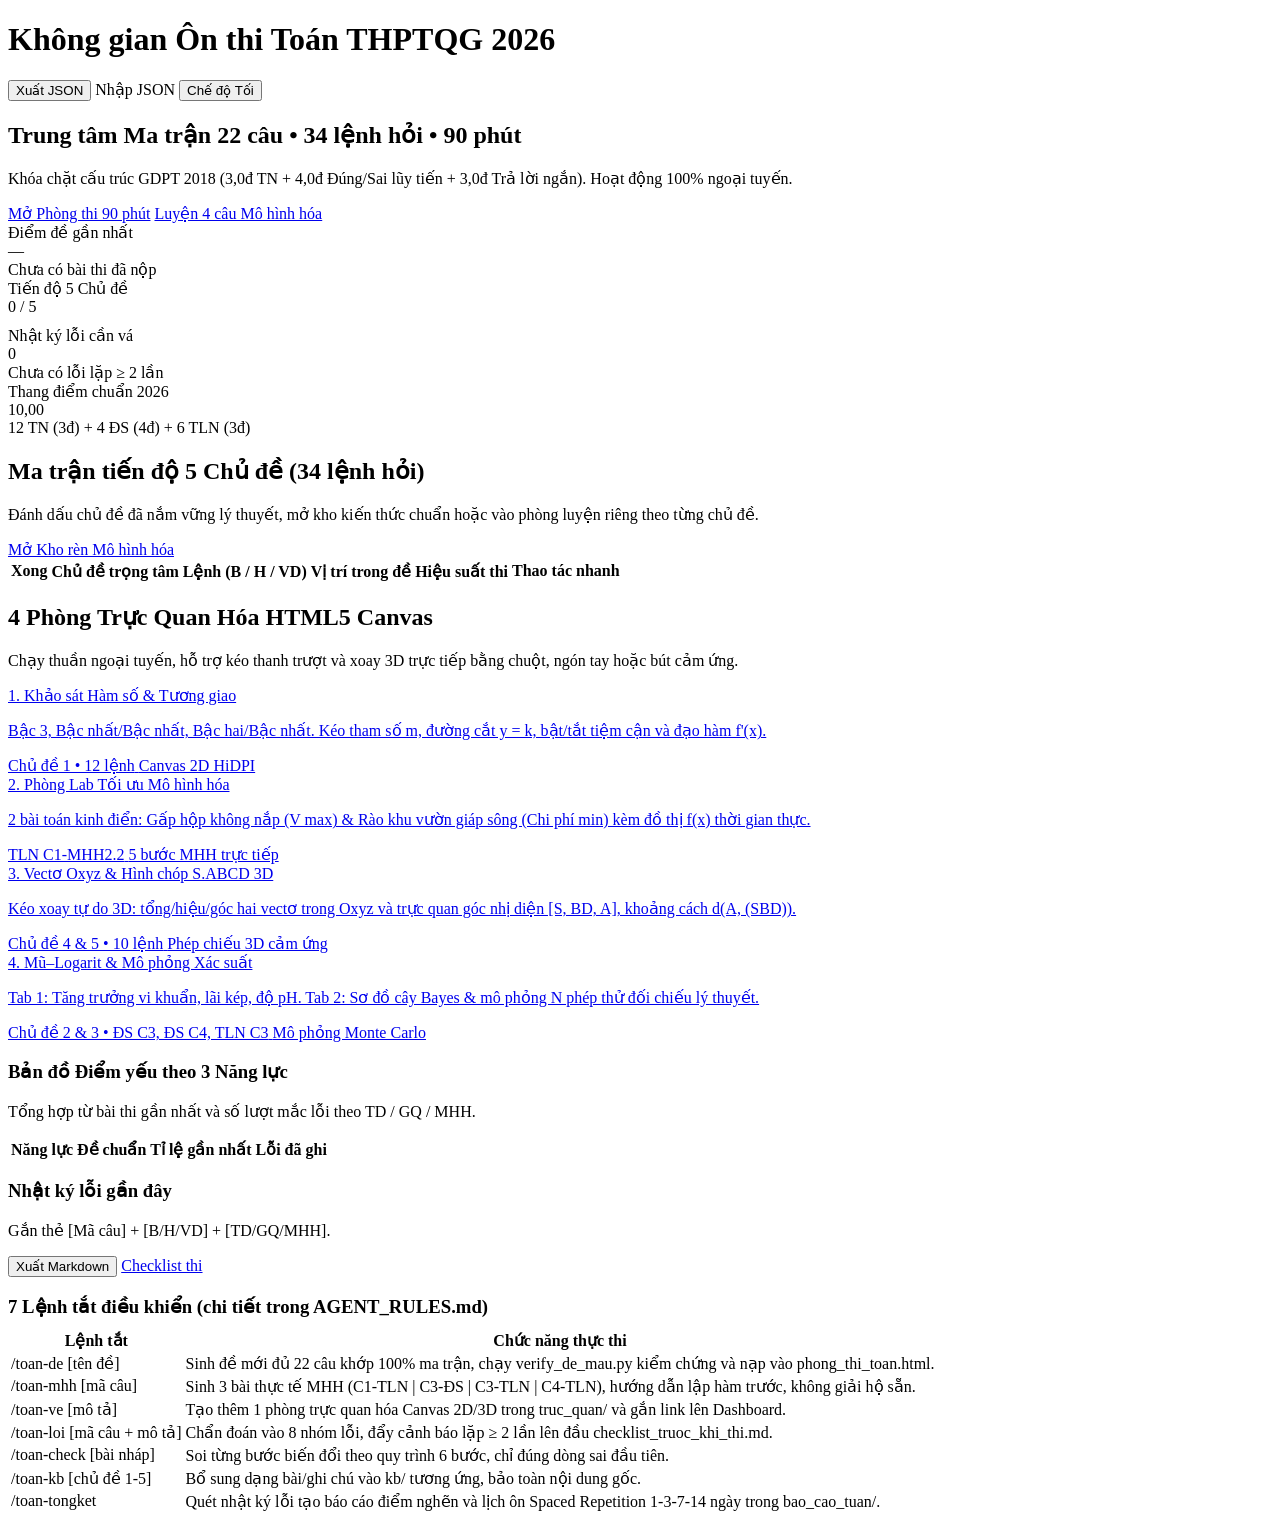
==== index.html @ e8577d73 "Add index.html and tai_lieu.html" ====
<!DOCTYPE html>
<html lang="vi">
<head>
  <meta charset="UTF-8">
  <meta name="viewport" content="width=device-width, initial-scale=1.0">
  <title>Không gian Học tập Toán THPTQG 2026 — GDPT 2018</title>
  <link rel="stylesheet" href="assets/style.css">
  <link rel="manifest" href="manifest.json">
</head>
<body>
  <header class="topbar">
    <div class="wrap topbar-inner">
      <div class="topbar-brand">
        <h1>Không gian Ôn thi Toán THPTQG 2026</h1>
      </div>
      <div class="topbar-actions">
        <button class="btn btn-sm" type="button" id="btnExportJson">Xuất JSON</button>
        <label class="btn btn-sm" style="cursor: pointer;">
          Nhập JSON
          <input type="file" id="inpImportJson" accept=".json" style="display: none;">
        </label>
        <button class="btn btn-sm" type="button" data-theme-toggle>Chế độ Tối</button>
      </div>
    </div>
  </header>

  <main class="wrap">
    <!-- Tổng quan nhanh & Hành động chính -->
    <section class="section">
      <div class="section-head">
        <div>
          <h2>Trung tâm Ma trận 22 câu • 34 lệnh hỏi • 90 phút</h2>
          <p>Khóa chặt cấu trúc GDPT 2018 (3,0đ TN + 4,0đ Đúng/Sai lũy tiến + 3,0đ Trả lời ngắn). Hoạt động 100% ngoại tuyến.</p>
        </div>
        <div class="tag-row">
          <a class="btn btn-primary" href="luyen_tap/phong_thi_toan.html?mode=full">Mở Phòng thi 90 phút</a>
          <a class="btn" href="luyen_tap/phong_thi_toan.html?mode=mhh">Luyện 4 câu Mô hình hóa</a>
        </div>
      </div>

      <div class="grid grid-4">
        <div class="card">
          <div class="stat-label">Điểm đề gần nhất</div>
          <div class="stat-value" id="statLastScore">—</div>
          <div class="stat-sub" id="statExamCount">Chưa có bài thi đã nộp</div>
        </div>
        <div class="card">
          <div class="stat-label">Tiến độ 5 Chủ đề</div>
          <div class="stat-value" id="statTopicProgress">0 / 5</div>
          <div class="progress-track" style="margin-top: 10px;">
            <div class="progress-fill" id="statTopicBar" style="width: 0%;"></div>
          </div>
        </div>
        <div class="card">
          <div class="stat-label">Nhật ký lỗi cần vá</div>
          <div class="stat-value" id="statErrorCount">0</div>
          <div class="stat-sub" id="statRepeatWarn">Chưa có lỗi lặp &ge; 2 lần</div>
        </div>
        <div class="card">
          <div class="stat-label">Thang điểm chuẩn 2026</div>
          <div class="stat-value">10,00</div>
          <div class="stat-sub">12 TN (3đ) + 4 ĐS (4đ) + 6 TLN (3đ)</div>
        </div>
      </div>
    </section>

    <!-- Ma trận 5 Chủ đề -->
    <section class="section">
      <div class="section-head">
        <div>
          <h2>Ma trận tiến độ 5 Chủ đề (34 lệnh hỏi)</h2>
          <p>Đánh dấu chủ đề đã nắm vững lý thuyết, mở kho kiến thức chuẩn hoặc vào phòng luyện riêng theo từng chủ đề.</p>
        </div>
        <a class="btn btn-sm" href="tai_lieu.html?doc=luyen_tap/kho_mhh_van_dung.md">Mở Kho rèn Mô hình hóa</a>
      </div>

      <div class="table-wrap">
        <table>
          <thead>
            <tr>
              <th>Xong</th>
              <th>Chủ đề trọng tâm</th>
              <th class="num">Lệnh (B / H / VD)</th>
              <th>Vị trí trong đề</th>
              <th class="num">Hiệu suất thi</th>
              <th>Thao tác nhanh</th>
            </tr>
          </thead>
          <tbody id="matrixTableBody"></tbody>
        </table>
      </div>
    </section>

    <!-- 4 Phòng Trực Quan Hóa HTML5 Canvas -->
    <section class="section">
      <div class="section-head">
        <div>
          <h2>4 Phòng Trực Quan Hóa HTML5 Canvas</h2>
          <p>Chạy thuần ngoại tuyến, hỗ trợ kéo thanh trượt và xoay 3D trực tiếp bằng chuột, ngón tay hoặc bút cảm ứng.</p>
        </div>
      </div>

      <div class="grid grid-2">
        <a class="card card-link" href="truc_quan/01_khao_sat_va_tuong_giao.html">
          <div>
            <div class="card-title">1. Khảo sát Hàm số &amp; Tương giao</div>
            <p class="muted">Bậc 3, Bậc nhất/Bậc nhất, Bậc hai/Bậc nhất. Kéo tham số m, đường cắt y = k, bật/tắt tiệm cận và đạo hàm f'(x).</p>
          </div>
          <div class="tag-row">
            <span class="badge badge-accent">Chủ đề 1 • 12 lệnh</span>
            <span class="badge">Canvas 2D HiDPI</span>
          </div>
        </a>

        <a class="card card-link" href="truc_quan/02_phong_lab_toi_uu_mhh.html">
          <div>
            <div class="card-title">2. Phòng Lab Tối ưu Mô hình hóa</div>
            <p class="muted">2 bài toán kinh điển: Gấp hộp không nắp (V max) &amp; Rào khu vườn giáp sông (Chi phí min) kèm đồ thị f(x) thời gian thực.</p>
          </div>
          <div class="tag-row">
            <span class="badge badge-accent">TLN C1-MHH2.2</span>
            <span class="badge">5 bước MHH trực tiếp</span>
          </div>
        </a>

        <a class="card card-link" href="truc_quan/03_vecto_va_hinh_hoc_3d.html">
          <div>
            <div class="card-title">3. Vectơ Oxyz &amp; Hình chóp S.ABCD 3D</div>
            <p class="muted">Kéo xoay tự do 3D: tổng/hiệu/góc hai vectơ trong Oxyz và trực quan góc nhị diện [S, BD, A], khoảng cách d(A, (SBD)).</p>
          </div>
          <div class="tag-row">
            <span class="badge badge-accent">Chủ đề 4 &amp; 5 • 10 lệnh</span>
            <span class="badge">Phép chiếu 3D cảm ứng</span>
          </div>
        </a>

        <a class="card card-link" href="truc_quan/04_mu_log_va_xac_suat_mhh.html">
          <div>
            <div class="card-title">4. Mũ–Logarit &amp; Mô phỏng Xác suất</div>
            <p class="muted">Tab 1: Tăng trưởng vi khuẩn, lãi kép, độ pH. Tab 2: Sơ đồ cây Bayes &amp; mô phỏng N phép thử đối chiếu lý thuyết.</p>
          </div>
          <div class="tag-row">
            <span class="badge badge-accent">Chủ đề 2 &amp; 3 • ĐS C3, ĐS C4, TLN C3</span>
            <span class="badge">Mô phỏng Monte Carlo</span>
          </div>
        </a>
      </div>
    </section>

    <!-- Bản đồ Điểm yếu theo Năng lực & Nhật ký lỗi -->
    <section class="section">
      <div class="grid grid-2">
        <div class="card">
          <div class="section-head" style="margin-bottom: 12px;">
            <div>
              <h3>Bản đồ Điểm yếu theo 3 Năng lực</h3>
              <p>Tổng hợp từ bài thi gần nhất và số lượt mắc lỗi theo TD / GQ / MHH.</p>
            </div>
          </div>
          <div class="table-wrap">
            <table>
              <thead>
                <tr>
                  <th>Năng lực</th>
                  <th class="num">Đề chuẩn</th>
                  <th class="num">Tỉ lệ gần nhất</th>
                  <th class="num">Lỗi đã ghi</th>
                </tr>
              </thead>
              <tbody id="compMapBody"></tbody>
            </table>
          </div>
        </div>

        <div class="card">
          <div class="section-head" style="margin-bottom: 12px;">
            <div>
              <h3>Nhật ký lỗi gần đây</h3>
              <p>Gắn thẻ [Mã câu] + [B/H/VD] + [TD/GQ/MHH].</p>
            </div>
            <div class="tag-row">
              <button type="button" class="btn btn-sm" id="btnCopyErrMd">Xuất Markdown</button>
              <a class="btn btn-sm" href="tai_lieu.html?doc=chan_doan/checklist_truoc_khi_thi.md">Checklist thi</a>
            </div>
          </div>
          <div id="recentErrorList"></div>
          <textarea id="mdPreviewBox" readonly style="display: none; margin-top: 10px; font-family: var(--font-mono); font-size: 0.84rem;"></textarea>
        </div>
      </div>
    </section>

    <!-- Tham khảo 7 lệnh tắt mở rộng -->
    <section class="section">
      <div class="card">
        <h3 style="margin-bottom: 10px;">7 Lệnh tắt điều khiển (chi tiết trong AGENT_RULES.md)</h3>
        <div class="table-wrap">
          <table>
            <thead>
              <tr>
                <th>Lệnh tắt</th>
                <th>Chức năng thực thi</th>
              </tr>
            </thead>
            <tbody>
              <tr><td class="mono">/toan-de [tên đề]</td><td>Sinh đề mới đủ 22 câu khớp 100% ma trận, chạy verify_de_mau.py kiểm chứng và nạp vào phong_thi_toan.html.</td></tr>
              <tr><td class="mono">/toan-mhh [mã câu]</td><td>Sinh 3 bài thực tế MHH (C1-TLN | C3-ĐS | C3-TLN | C4-TLN), hướng dẫn lập hàm trước, không giải hộ sẵn.</td></tr>
              <tr><td class="mono">/toan-ve [mô tả]</td><td>Tạo thêm 1 phòng trực quan hóa Canvas 2D/3D trong truc_quan/ và gắn link lên Dashboard.</td></tr>
              <tr><td class="mono">/toan-loi [mã câu + mô tả]</td><td>Chẩn đoán vào 8 nhóm lỗi, đẩy cảnh báo lặp &ge; 2 lần lên đầu checklist_truoc_khi_thi.md.</td></tr>
              <tr><td class="mono">/toan-check [bài nháp]</td><td>Soi từng bước biến đổi theo quy trình 6 bước, chỉ đúng dòng sai đầu tiên.</td></tr>
              <tr><td class="mono">/toan-kb [chủ đề 1-5]</td><td>Bổ sung dạng bài/ghi chú vào kb/ tương ứng, bảo toàn nội dung gốc.</td></tr>
              <tr><td class="mono">/toan-tongket</td><td>Quét nhật ký lỗi tạo báo cáo điểm nghẽn và lịch ôn Spaced Repetition 1-3-7-14 ngày trong bao_cao_tuan/.</td></tr>
            </tbody>
          </table>
        </div>
      </div>
    </section>
  </main>

  <script src="assets/common.js"></script>
  <script>
    (function () {
      'use strict';
      var C = window.TOAN_COMMON;
      var M = window.TOAN_MATRIX;
      C.initTheme();

      function renderDashboard() {
        var store = C.loadStore();
        var lastExam = store.examHistory[0] || null;

        // Thống kê đầu trang
        if (lastExam) {
          document.getElementById('statLastScore').textContent =
            C.formatNum(lastExam.totalScore, 2) + ' / ' + C.formatNum(lastExam.maxScore, 2);
          document.getElementById('statExamCount').textContent =
            'Đã lưu ' + store.examHistory.length + ' lượt làm bài';
        } else {
          document.getElementById('statLastScore').textContent = '—';
          document.getElementById('statExamCount').textContent = 'Chưa có bài thi đã nộp';
        }

        var doneCount = 0;
        M.chu_de.forEach(function (cd) {
          if (store.topicDone[String(cd.id)]) doneCount++;
        });
        document.getElementById('statTopicProgress').textContent = doneCount + ' / 5';
        document.getElementById('statTopicBar').style.width = ((doneCount / 5) * 100) + '%';

        document.getElementById('statErrorCount').textContent = String(store.errorLogs.length);
        var rep = C.getRepeatedErrorCounts();
        var repeatedKeys = Object.keys(rep).filter(function (k) { return rep[k] >= 2; });
        document.getElementById('statRepeatWarn').textContent = repeatedKeys.length
          ? ('Cảnh báo lặp >= 2 lần: ' + repeatedKeys[0])
          : 'Chưa có lỗi lặp >= 2 lần';

        // Bảng 5 chủ đề
        var tbody = document.getElementById('matrixTableBody');
        tbody.innerHTML = '';
        M.chu_de.forEach(function (cd) {
          var tr = document.createElement('tr');
          var checked = Boolean(store.topicDone[String(cd.id)]);
          var topicPerf = '—';
          if (lastExam && lastExam.byTopic && lastExam.byTopic[cd.id] && lastExam.byTopic[cd.id].tot > 0) {
            var st = lastExam.byTopic[cd.id];
            topicPerf = st.ok + '/' + st.tot + ' (' + Math.round((st.ok / st.tot) * 100) + '%)';
          }
          tr.innerHTML =
            '<td><input type="checkbox" aria-label="Hoàn thành chủ đề ' + cd.id + '" ' + (checked ? 'checked' : '') + ' data-topic-chk="' + cd.id + '"></td>' +
            '<td><strong>Chủ đề ' + cd.id + ':</strong> ' + cd.ten + '</td>' +
            '<td class="num"><strong>' + cd.lenh.tong + '</strong> (' + cd.lenh.B + 'B · ' + cd.lenh.H + 'H · ' + cd.lenh.VD + 'VD)</td>' +
            '<td class="muted">' + cd.ma_cau + '</td>' +
            '<td class="num">' + topicPerf + '</td>' +
            '<td><div class="tag-row">' +
              '<a class="btn btn-sm" href="tai_lieu.html?doc=' + encodeURIComponent(cd.file_kb) + '">Lý thuyết</a>' +
              '<a class="btn btn-sm btn-primary" href="luyen_tap/phong_thi_toan.html?mode=cd' + cd.id + '">Luyện tập</a>' +
            '</div></td>';
          tbody.appendChild(tr);
        });

        document.querySelectorAll('[data-topic-chk]').forEach(function (chk) {
          chk.addEventListener('change', function () {
            C.toggleTopicProgress(chk.getAttribute('data-topic-chk'), chk.checked);
            renderDashboard();
          });
        });

        // Bản đồ Năng lực TD / GQ / MHH
        var errByComp = { TD: 0, GQ: 0, MHH: 0 };
        store.errorLogs.forEach(function (e) {
          if (errByComp[e.nang_luc] != null) errByComp[e.nang_luc]++;
        });
        var compBody = document.getElementById('compMapBody');
        compBody.innerHTML = ['TD', 'GQ', 'MHH'].map(function (k) {
          var meta = M.nang_luc[k];
          var rate = '—';
          if (lastExam && lastExam.byCompetency && lastExam.byCompetency[k] && lastExam.byCompetency[k].tot > 0) {
            var c = lastExam.byCompetency[k];
            rate = c.ok + '/' + c.tot + ' (' + Math.round((c.ok / c.tot) * 100) + '%)';
          }
          return '<tr>' +
            '<td><strong>' + meta.ten + '</strong></td>' +
            '<td class="num">' + meta.so_cau + ' câu (' + meta.B + 'B/' + meta.H + 'H/' + meta.VD + 'VD)</td>' +
            '<td class="num">' + rate + '</td>' +
            '<td class="num">' + errByComp[k] + '</td>' +
          '</tr>';
        }).join('');

        // Danh sách lỗi gần đây
        var errListEl = document.getElementById('recentErrorList');
        if (!store.errorLogs.length) {
          errListEl.innerHTML = '<div class="notice">Chưa có lỗi sai nào được ghi nhận. Khi làm đề trong Phòng thi, bạn có thể bấm "Đẩy vào Nhật ký lỗi" ở từng câu sai.</div>';
        } else {
          errListEl.innerHTML = store.errorLogs.slice(0, 6).map(function (it) {
            return '<div class="ds-row">' +
              '<div class="ds-text">' +
                '<div class="tag-row" style="margin-bottom:4px;">' +
                  '<span class="badge badge-err">' + it.nhom_loi + '</span>' +
                  '<span class="badge badge-accent">' + it.ma_lenh + '</span>' +
                  '<span class="badge">' + it.cap_do + '</span>' +
                  '<span class="badge badge-info">' + it.nang_luc + '</span>' +
                '</div>' +
                '<div>' + it.tom_tat + (it.ghi_chu ? ' — <span class="muted">' + it.ghi_chu + '</span>' : '') + '</div>' +
              '</div>' +
              '<button type="button" class="btn btn-sm" data-del-err="' + it.id + '">Xóa</button>' +
            '</div>';
          }).join('');

          document.querySelectorAll('[data-del-err]').forEach(function (btn) {
            btn.addEventListener('click', function () {
              C.deleteErrorLog(btn.getAttribute('data-del-err'));
              renderDashboard();
            });
          });
        }
      }

      document.getElementById('btnExportJson').addEventListener('click', C.exportJSON);
      document.getElementById('inpImportJson').addEventListener('change', function (ev) {
        var file = ev.target.files && ev.target.files[0];
        if (!file) return;
        C.importJSON(file, function (err) {
          if (err) alert('Lỗi nhập JSON: ' + err.message);
          else renderDashboard();
        });
      });

      document.getElementById('btnCopyErrMd').addEventListener('click', function () {
        var box = document.getElementById('mdPreviewBox');
        box.style.display = box.style.display === 'none' ? 'block' : 'none';
        box.value = C.exportErrorLogsMarkdown();
      });

      renderDashboard();
    })();
  </script>
</body>
</html>
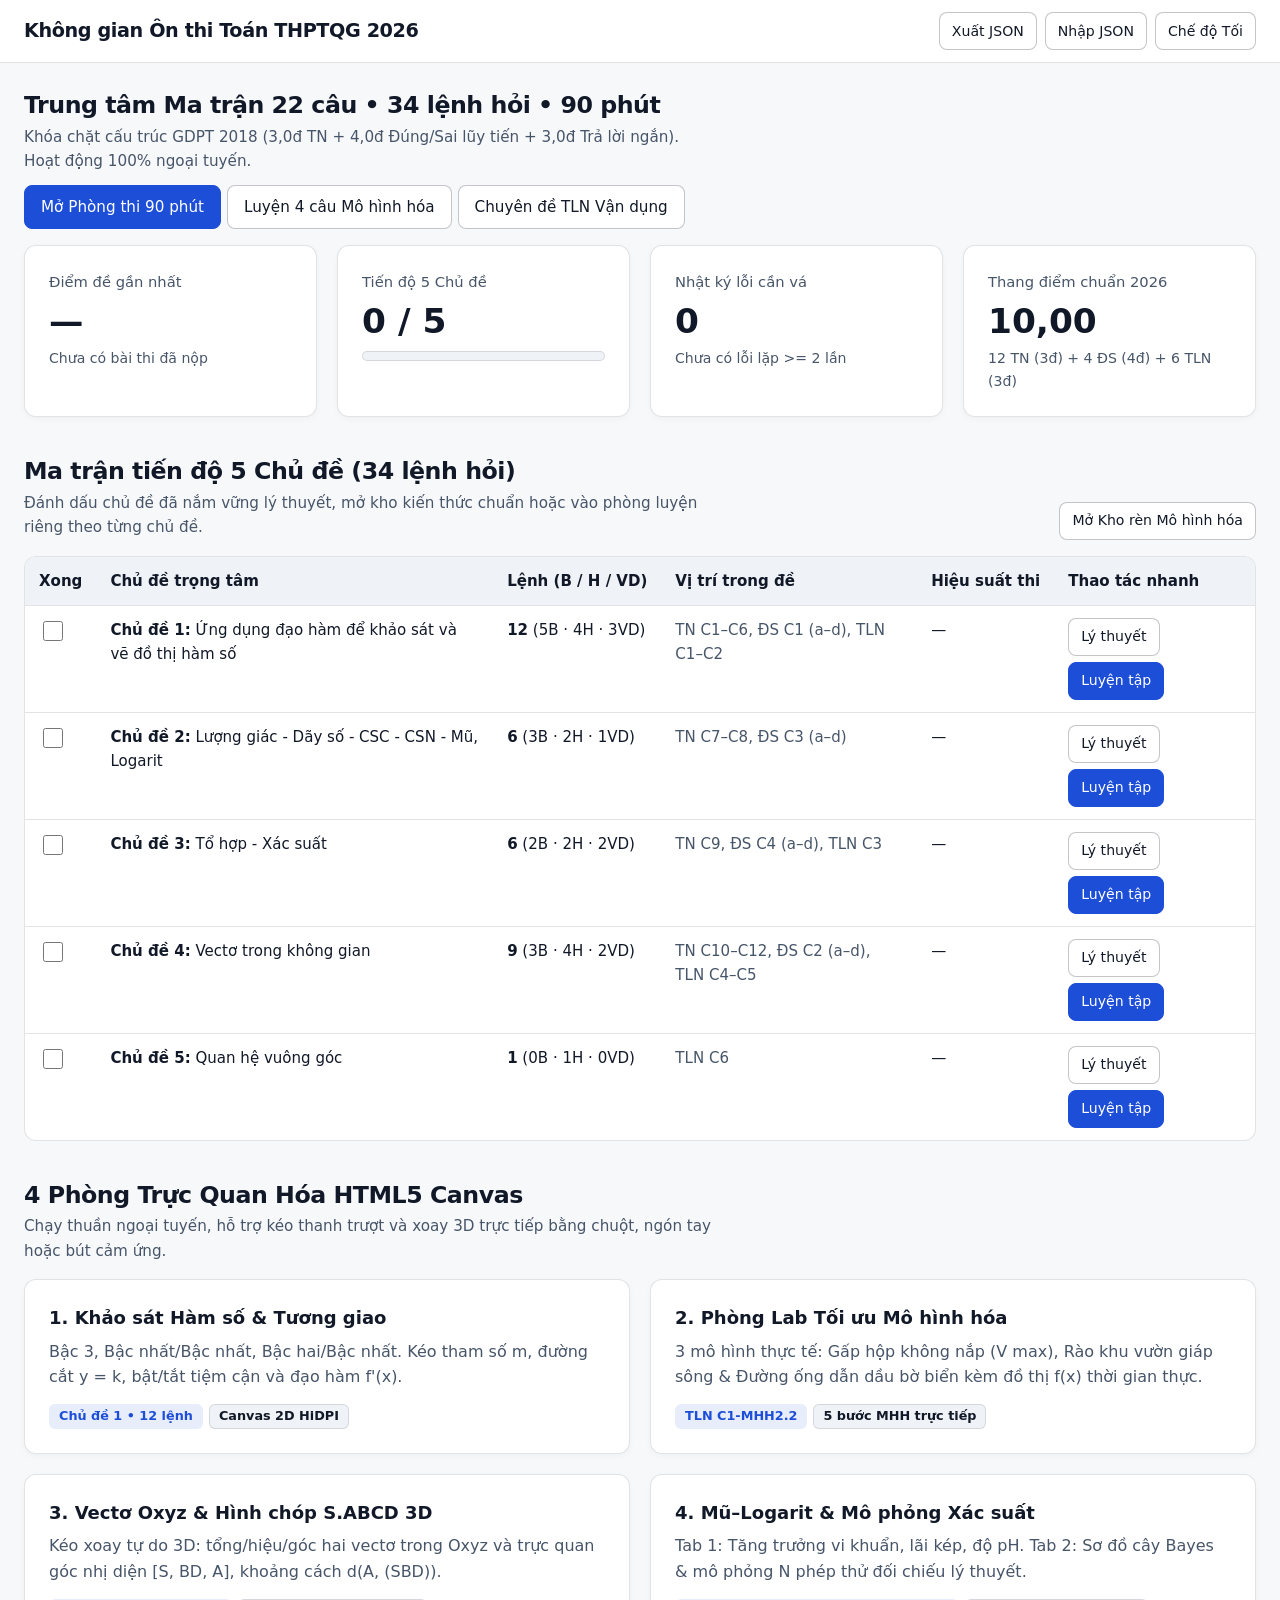
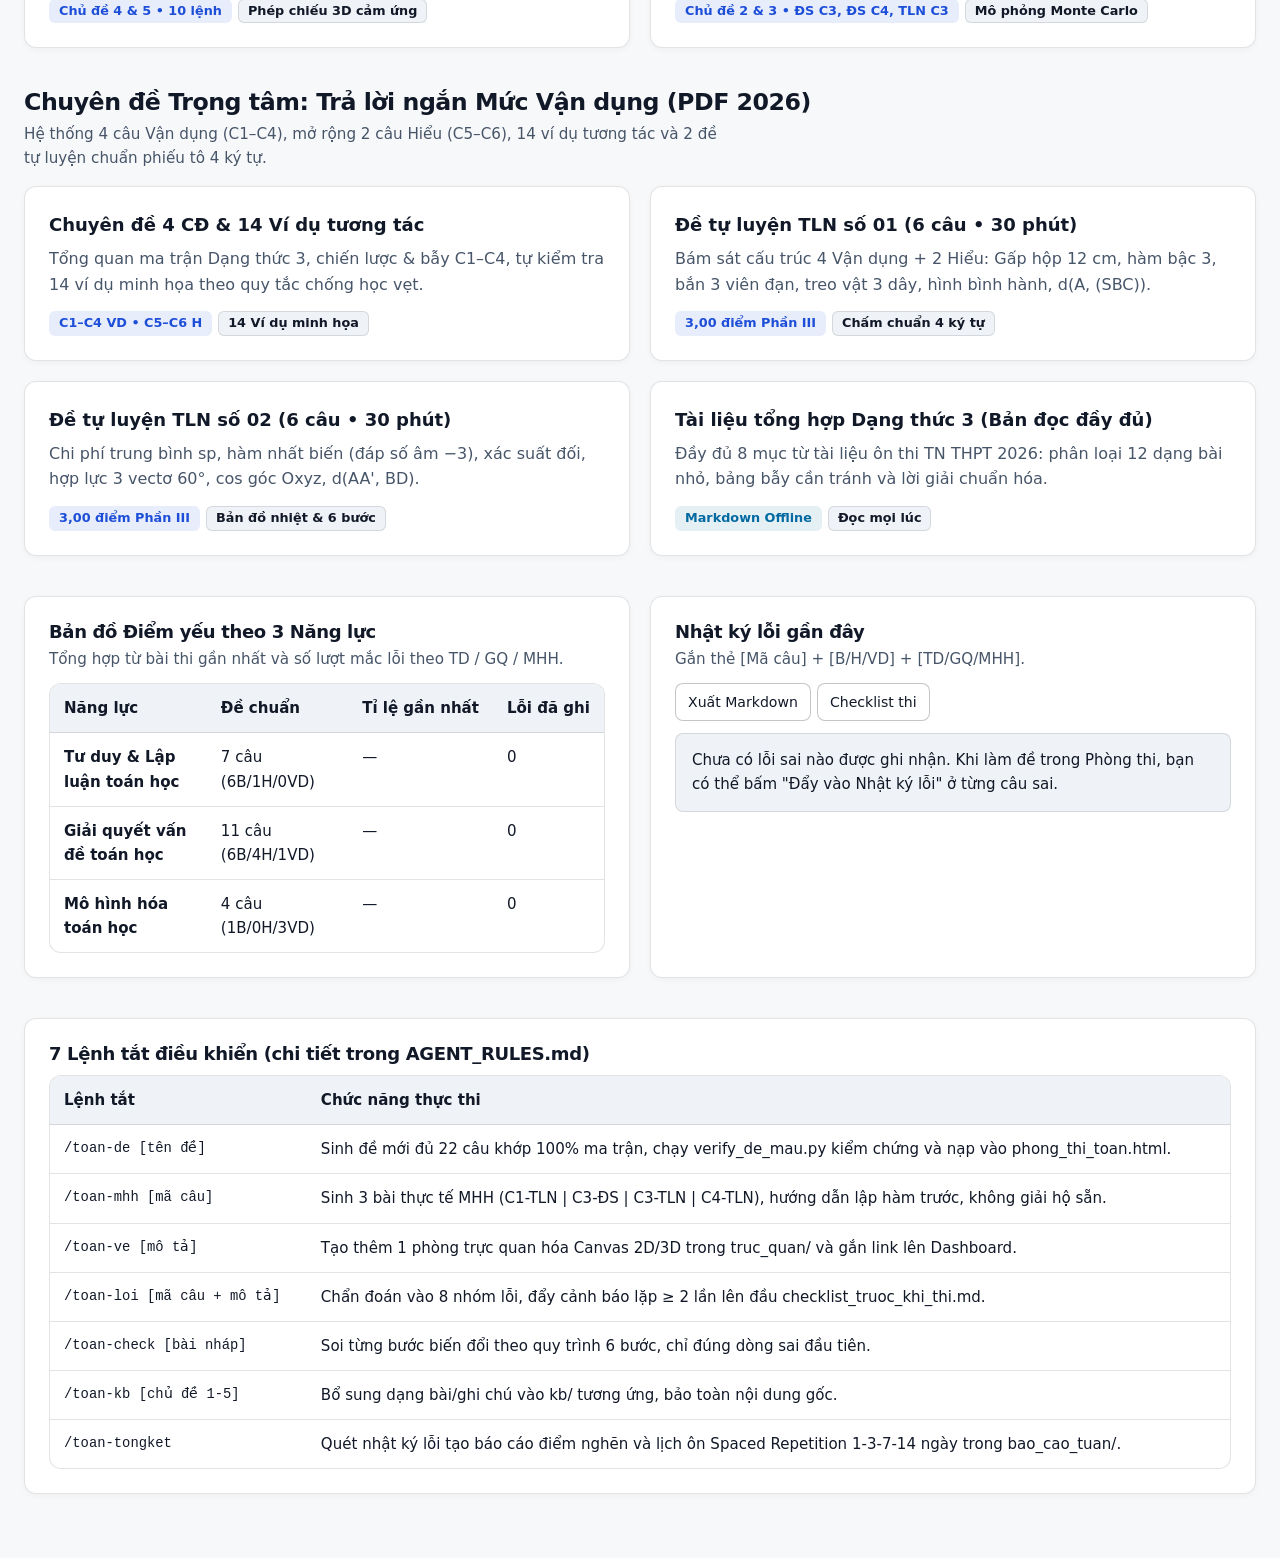
==== commit 0099c212: "Push Lo A1: common.js, style.css, sw.js v4, index.html, tai_lieu.html" ====
--- a/index.html
+++ b/index.html
@@ -35,6 +35,7 @@
         <div class="tag-row">
           <a class="btn btn-primary" href="luyen_tap/phong_thi_toan.html?mode=full">Mở Phòng thi 90 phút</a>
           <a class="btn" href="luyen_tap/phong_thi_toan.html?mode=mhh">Luyện 4 câu Mô hình hóa</a>
+          <a class="btn" href="luyen_tap/chuyen_de_tln.html">Chuyên đề TLN Vận dụng</a>
         </div>
       </div>
 
@@ -115,7 +116,7 @@
         <a class="card card-link" href="truc_quan/02_phong_lab_toi_uu_mhh.html">
           <div>
             <div class="card-title">2. Phòng Lab Tối ưu Mô hình hóa</div>
-            <p class="muted">2 bài toán kinh điển: Gấp hộp không nắp (V max) &amp; Rào khu vườn giáp sông (Chi phí min) kèm đồ thị f(x) thời gian thực.</p>
+            <p class="muted">3 mô hình thực tế: Gấp hộp không nắp (V max), Rào khu vườn giáp sông &amp; Đường ống dẫn dầu bờ biển kèm đồ thị f(x) thời gian thực.</p>
           </div>
           <div class="tag-row">
             <span class="badge badge-accent">TLN C1-MHH2.2</span>
@@ -142,6 +143,62 @@
           <div class="tag-row">
             <span class="badge badge-accent">Chủ đề 2 &amp; 3 • ĐS C3, ĐS C4, TLN C3</span>
             <span class="badge">Mô phỏng Monte Carlo</span>
+          </div>
+        </a>
+      </div>
+    </section>
+
+    <!-- Chuyên đề Trọng tâm: Trả lời ngắn Mức Vận dụng (PDF 2026) -->
+    <section class="section">
+      <div class="section-head">
+        <div>
+          <h2>Chuyên đề Trọng tâm: Trả lời ngắn Mức Vận dụng (PDF 2026)</h2>
+          <p>Hệ thống 4 câu Vận dụng (C1–C4), mở rộng 2 câu Hiểu (C5–C6), 14 ví dụ tương tác và 2 đề tự luyện chuẩn phiếu tô 4 ký tự.</p>
+        </div>
+      </div>
+
+      <div class="grid grid-2">
+        <a class="card card-link" href="luyen_tap/chuyen_de_tln.html">
+          <div>
+            <div class="card-title">Chuyên đề 4 CĐ &amp; 14 Ví dụ tương tác</div>
+            <p class="muted">Tổng quan ma trận Dạng thức 3, chiến lược &amp; bẫy C1–C4, tự kiểm tra 14 ví dụ minh họa theo quy tắc chống học vẹt.</p>
+          </div>
+          <div class="tag-row">
+            <span class="badge badge-accent">C1–C4 VD • C5–C6 H</span>
+            <span class="badge">14 Ví dụ minh họa</span>
+          </div>
+        </a>
+
+        <a class="card card-link" href="luyen_tap/phong_thi_toan.html?mode=tln_de1">
+          <div>
+            <div class="card-title">Đề tự luyện TLN số 01 (6 câu • 30 phút)</div>
+            <p class="muted">Bám sát cấu trúc 4 Vận dụng + 2 Hiểu: Gấp hộp 12 cm, hàm bậc 3, bắn 3 viên đạn, treo vật 3 dây, hình bình hành, d(A, (SBC)).</p>
+          </div>
+          <div class="tag-row">
+            <span class="badge badge-accent">3,00 điểm Phần III</span>
+            <span class="badge">Chấm chuẩn 4 ký tự</span>
+          </div>
+        </a>
+
+        <a class="card card-link" href="luyen_tap/phong_thi_toan.html?mode=tln_de2">
+          <div>
+            <div class="card-title">Đề tự luyện TLN số 02 (6 câu • 30 phút)</div>
+            <p class="muted">Chi phí trung bình sp, hàm nhất biến (đáp số âm −3), xác suất đối, hợp lực 3 vectơ 60°, cos góc Oxyz, d(AA', BD).</p>
+          </div>
+          <div class="tag-row">
+            <span class="badge badge-accent">3,00 điểm Phần III</span>
+            <span class="badge">Bản đồ nhiệt &amp; 6 bước</span>
+          </div>
+        </a>
+
+        <a class="card card-link" href="tai_lieu.html?doc=luyen_tap/chuyen_de_tln_van_dung.md">
+          <div>
+            <div class="card-title">Tài liệu tổng hợp Dạng thức 3 (Bản đọc đầy đủ)</div>
+            <p class="muted">Đầy đủ 8 mục từ tài liệu ôn thi TN THPT 2026: phân loại 12 dạng bài nhỏ, bảng bẫy cần tránh và lời giải chuẩn hóa.</p>
+          </div>
+          <div class="tag-row">
+            <span class="badge badge-info">Markdown Offline</span>
+            <span class="badge">Đọc mọi lúc</span>
           </div>
         </a>
       </div>
--- a/assets/style.css
+++ b/assets/style.css
@@ -0,0 +1,1175 @@
+/* Không gian Ôn thi Toán THPTQG 2026 — CSS dùng chung 100% Offline & Tablet/Stylus Friendly */
+
+:root {
+  --bg: #F7F8FA;
+  --surface: #FFFFFF;
+  --surface-alt: #EFF2F6;
+  --surface-elevated: #FFFFFF;
+  --ink: #111827;
+  --ink-muted: #475569;
+  --border: rgba(17, 24, 39, 0.12);
+  --border-strong: rgba(17, 24, 39, 0.25);
+
+  --accent: #1D4ED8;
+  --accent-hover: #1E40AF;
+  --accent-subtle: rgba(29, 78, 216, 0.10);
+  --accent-ink: #FFFFFF;
+
+  --ok: #15803D;
+  --ok-bg: rgba(21, 128, 61, 0.10);
+  --warn: #B45309;
+  --warn-bg: rgba(180, 83, 9, 0.10);
+  --err: #B91C1C;
+  --err-bg: rgba(185, 28, 28, 0.10);
+  --info: #0369A1;
+  --info-bg: rgba(3, 105, 161, 0.10);
+
+  --shadow-sm: 0 2px 8px -2px rgba(17, 24, 39, 0.06);
+  --shadow-md: 0 6px 20px -4px rgba(17, 24, 39, 0.08);
+
+  --radius-sm: 8px;
+  --radius-md: 12px;
+  --radius-lg: 16px;
+
+  --font-sans: "Segoe UI", system-ui, -apple-system, BlinkMacSystemFont, "Noto Sans", Arial, sans-serif;
+  --font-math: "Cambria Math", "STIX Two Math", "Times New Roman", Georgia, serif;
+  --font-mono: "Cascadia Mono", Consolas, ui-monospace, monospace;
+
+  --ease-out: cubic-bezier(0.16, 1, 0.3, 1);
+}
+
+[data-theme="dark"] {
+  --bg: #0C0E13;
+  --surface: #151821;
+  --surface-alt: #1D222E;
+  --surface-elevated: #232938;
+  --ink: #F1F5F9;
+  --ink-muted: #94A3B8;
+  --border: rgba(241, 245, 249, 0.12);
+  --border-strong: rgba(241, 245, 249, 0.28);
+
+  --accent: #60A5FA;
+  --accent-hover: #93C5FD;
+  --accent-subtle: rgba(96, 165, 250, 0.16);
+  --accent-ink: #0B1220;
+
+  --ok: #4ADE80;
+  --ok-bg: rgba(74, 222, 128, 0.14);
+  --warn: #FBBF24;
+  --warn-bg: rgba(251, 191, 36, 0.14);
+  --err: #F87171;
+  --err-bg: rgba(248, 113, 113, 0.14);
+  --info: #38BDF8;
+  --info-bg: rgba(56, 189, 248, 0.14);
+
+  --shadow-sm: none;
+  --shadow-md: none;
+}
+
+*, *::before, *::after {
+  box-sizing: border-box;
+}
+
+html {
+  font-size: 16px;
+  -webkit-text-size-adjust: 100%;
+  scroll-behavior: smooth;
+}
+
+body {
+  margin: 0;
+  padding: 0;
+  background-color: var(--bg);
+  color: var(--ink);
+  font-family: var(--font-sans);
+  font-size: 1rem;
+  line-height: 1.6;
+  min-height: 100vh;
+  caret-color: var(--accent);
+}
+
+[data-theme="dark"] body {
+  line-height: 1.66;
+  letter-spacing: 0.01em;
+}
+
+::selection {
+  background-color: var(--accent-subtle);
+  color: var(--ink);
+}
+
+:focus-visible {
+  outline: 2px solid var(--accent);
+  outline-offset: 2px;
+}
+
+::-webkit-scrollbar {
+  width: 10px;
+  height: 10px;
+}
+::-webkit-scrollbar-track {
+  background: var(--bg);
+}
+::-webkit-scrollbar-thumb {
+  background: var(--border-strong);
+  border-radius: 999px;
+  border: 2px solid var(--bg);
+}
+
+/* Kiểu chữ & nhịp điệu */
+h1, h2, h3, h4 {
+  margin: 0;
+  color: var(--ink);
+  font-weight: 600;
+  line-height: 1.25;
+  letter-spacing: -0.02em;
+  text-wrap: balance;
+}
+
+h1 {
+  font-size: clamp(1.5rem, 1.25rem + 1.1vw, 2.15rem);
+}
+
+h2 {
+  font-size: clamp(1.2rem, 1.08rem + 0.5vw, 1.5rem);
+}
+
+h3 {
+  font-size: 1.125rem;
+  font-weight: 600;
+}
+
+p {
+  margin: 0 0 12px 0;
+  text-wrap: pretty;
+  max-width: 72ch;
+}
+
+p:last-child {
+  margin-bottom: 0;
+}
+
+a {
+  color: var(--accent);
+  text-decoration: none;
+  transition: color 150ms var(--ease-out);
+}
+
+a:hover {
+  color: var(--accent-hover);
+  text-decoration: underline;
+  text-underline-offset: 3px;
+}
+
+.num, .tabular, td.num, th.num {
+  font-variant-numeric: tabular-nums;
+}
+
+.mono {
+  font-family: var(--font-mono);
+  font-size: 0.92em;
+}
+
+.muted {
+  color: var(--ink-muted);
+}
+
+/* Công thức toán học CSS thuần (100% Offline, không CDN) */
+.m {
+  font-family: var(--font-math);
+  font-size: 1.06em;
+  letter-spacing: 0.01em;
+  white-space: nowrap;
+}
+
+.mwrap {
+  font-family: var(--font-math);
+  font-size: 1.06em;
+  white-space: normal;
+}
+
+.mblock {
+  display: block;
+  margin: 10px 0;
+  padding: 10px 14px;
+  background: var(--surface-alt);
+  border: 1px solid var(--border);
+  border-radius: var(--radius-sm);
+  font-family: var(--font-math);
+  font-size: 1.08em;
+  overflow-x: auto;
+}
+
+.mfrac {
+  display: inline-flex;
+  flex-direction: column;
+  align-items: center;
+  vertical-align: middle;
+  margin: 0 3px;
+  line-height: 1.1;
+  font-size: 0.92em;
+}
+
+.mfrac .mnum {
+  display: block;
+  padding: 0 4px 2px;
+  border-bottom: 1.25px solid currentColor;
+}
+
+.mfrac .mden {
+  display: block;
+  padding: 2px 4px 0;
+}
+
+.mvec {
+  position: relative;
+  display: inline-block;
+  padding-top: 0.28em;
+  margin: 0 1px;
+}
+
+.mvec::before {
+  content: "\2192";
+  position: absolute;
+  top: -0.42em;
+  left: 50%;
+  transform: translateX(-50%) scaleX(0.95);
+  font-size: 0.72em;
+  line-height: 1;
+  pointer-events: none;
+}
+
+.mhat {
+  position: relative;
+  display: inline-block;
+  padding-top: 0.22em;
+  margin: 0 1px;
+}
+
+.mhat::before {
+  content: "\02C6";
+  position: absolute;
+  top: -0.28em;
+  left: 50%;
+  transform: translateX(-50%) scaleX(1.3);
+  font-size: 0.85em;
+  line-height: 1;
+  pointer-events: none;
+}
+
+.msqrt {
+  display: inline-flex;
+  align-items: stretch;
+  vertical-align: baseline;
+  margin: 0 2px;
+}
+
+.msqrt::before {
+  content: "\221A";
+  font-style: normal;
+  line-height: 1.1;
+  margin-right: 1px;
+}
+
+.msqrt > .mrad {
+  border-top: 1.25px solid currentColor;
+  padding: 0 3px 0 2px;
+  line-height: 1.15;
+}
+
+.mfn {
+  font-style: normal;
+  font-family: var(--font-sans);
+  font-size: 0.92em;
+}
+
+.msub, sub, sup {
+  font-size: 0.74em;
+  line-height: 0;
+}
+
+/* Container & Layout */
+.wrap {
+  width: 100%;
+  max-width: 1320px;
+  margin: 0 auto;
+  padding: 0 24px;
+}
+
+.topbar {
+  position: sticky;
+  top: 0;
+  z-index: 40;
+  background: var(--surface);
+  border-bottom: 1px solid var(--border);
+  padding: 12px 0;
+}
+
+.topbar-inner {
+  display: flex;
+  flex-wrap: wrap;
+  align-items: center;
+  justify-content: space-between;
+  gap: 12px 16px;
+}
+
+.topbar-brand {
+  display: flex;
+  align-items: center;
+  gap: 12px;
+  min-width: 0;
+}
+
+.topbar-brand h1 {
+  font-size: 1.2rem;
+  line-height: 1.3;
+}
+
+.topbar-actions {
+  display: flex;
+  flex-wrap: wrap;
+  align-items: center;
+  gap: 8px;
+}
+
+main.wrap {
+  padding-top: 28px;
+  padding-bottom: 64px;
+}
+
+.section {
+  margin-top: 40px;
+}
+
+.section:first-child {
+  margin-top: 0;
+}
+
+.section-head {
+  display: flex;
+  flex-wrap: wrap;
+  align-items: flex-end;
+  justify-content: space-between;
+  gap: 12px 20px;
+  margin-bottom: 16px;
+}
+
+.section-head p {
+  color: var(--ink-muted);
+  font-size: 0.95rem;
+  margin: 4px 0 0;
+}
+
+/* Grids & Cards (Max 2 levels, no nested plain-text cards, no thick side borders) */
+.grid {
+  display: grid;
+  gap: 20px;
+}
+
+.grid-2 {
+  grid-template-columns: repeat(2, minmax(0, 1fr));
+}
+
+.grid-3 {
+  grid-template-columns: repeat(3, minmax(0, 1fr));
+}
+
+.grid-4 {
+  grid-template-columns: repeat(4, minmax(0, 1fr));
+}
+
+.card {
+  background: var(--surface);
+  border: 1px solid var(--border);
+  border-radius: var(--radius-md);
+  padding: 24px;
+  box-shadow: var(--shadow-sm);
+  min-width: 0;
+}
+
+.card-link {
+  display: flex;
+  flex-direction: column;
+  justify-content: space-between;
+  gap: 14px;
+  color: inherit;
+  text-decoration: none;
+  transition: transform 180ms var(--ease-out), border-color 180ms var(--ease-out), box-shadow 180ms var(--ease-out);
+}
+
+.card-link:hover {
+  transform: translateY(-2px);
+  border-color: var(--border-strong);
+  box-shadow: var(--shadow-md);
+  text-decoration: none;
+  color: inherit;
+}
+
+.card-title {
+  font-size: 1.125rem;
+  font-weight: 600;
+  color: var(--ink);
+  margin-bottom: 6px;
+}
+
+.stat-value {
+  font-size: clamp(1.65rem, 1.35rem + 1vw, 2.25rem);
+  font-weight: 700;
+  line-height: 1.15;
+  color: var(--ink);
+  font-variant-numeric: tabular-nums;
+  margin-top: 8px;
+}
+
+.stat-label {
+  font-size: 0.92rem;
+  color: var(--ink-muted);
+  font-weight: 500;
+}
+
+.stat-sub {
+  font-size: 0.88rem;
+  color: var(--ink-muted);
+  margin-top: 6px;
+}
+
+/* Buttons & Touch Targets (>= 44px) */
+.btn {
+  display: inline-flex;
+  align-items: center;
+  justify-content: center;
+  gap: 8px;
+  min-height: 44px;
+  padding: 8px 16px;
+  border-radius: var(--radius-sm);
+  border: 1px solid var(--border-strong);
+  background: var(--surface);
+  color: var(--ink);
+  font-family: var(--font-sans);
+  font-size: 0.95rem;
+  font-weight: 500;
+  cursor: pointer;
+  text-decoration: none;
+  white-space: nowrap;
+  transition: transform 140ms var(--ease-out), background-color 140ms var(--ease-out), border-color 140ms var(--ease-out);
+}
+
+.btn:hover {
+  transform: translateY(-1px);
+  background: var(--surface-alt);
+  text-decoration: none;
+  color: var(--ink);
+}
+
+.btn:active {
+  transform: translateY(1px) scale(0.985);
+}
+
+.btn:disabled {
+  opacity: 0.5;
+  cursor: not-allowed;
+  transform: none;
+}
+
+.btn-primary {
+  background: var(--accent);
+  border-color: var(--accent);
+  color: var(--accent-ink);
+}
+
+.btn-primary:hover {
+  background: var(--accent-hover);
+  border-color: var(--accent-hover);
+  color: var(--accent-ink);
+}
+
+.btn-ok {
+  background: var(--ok);
+  border-color: var(--ok);
+  color: #FFFFFF;
+}
+
+.btn-warn {
+  background: var(--warn);
+  border-color: var(--warn);
+  color: #FFFFFF;
+}
+
+.btn-sm {
+  min-height: 38px;
+  padding: 6px 12px;
+  font-size: 0.88rem;
+}
+
+/* Tabs */
+.tab-bar {
+  display: flex;
+  flex-wrap: wrap;
+  gap: 8px;
+  background: var(--surface-alt);
+  padding: 6px;
+  border-radius: var(--radius-md);
+  border: 1px solid var(--border);
+}
+
+.tab-btn {
+  min-height: 44px;
+  padding: 8px 16px;
+  border: 1px solid transparent;
+  border-radius: var(--radius-sm);
+  background: transparent;
+  color: var(--ink-muted);
+  font-family: var(--font-sans);
+  font-size: 0.95rem;
+  font-weight: 500;
+  cursor: pointer;
+  transition: background-color 150ms var(--ease-out), color 150ms var(--ease-out), border-color 150ms var(--ease-out);
+}
+
+.tab-btn:hover {
+  color: var(--ink);
+}
+
+.tab-btn.active {
+  background: var(--surface);
+  color: var(--ink);
+  border-color: var(--border);
+  box-shadow: var(--shadow-sm);
+}
+
+/* Badges & Tags */
+.badge {
+  display: inline-flex;
+  align-items: center;
+  gap: 4px;
+  padding: 3px 9px;
+  border-radius: 6px;
+  font-size: 0.8rem;
+  font-weight: 600;
+  line-height: 1.3;
+  border: 1px solid var(--border);
+  background: var(--surface-alt);
+  color: var(--ink);
+  white-space: nowrap;
+}
+
+.badge-accent {
+  background: var(--accent-subtle);
+  color: var(--accent);
+  border-color: transparent;
+}
+
+.badge-ok {
+  background: var(--ok-bg);
+  color: var(--ok);
+  border-color: transparent;
+}
+
+.badge-warn {
+  background: var(--warn-bg);
+  color: var(--warn);
+  border-color: transparent;
+}
+
+.badge-err {
+  background: var(--err-bg);
+  color: var(--err);
+  border-color: transparent;
+}
+
+.badge-info {
+  background: var(--info-bg);
+  color: var(--info);
+  border-color: transparent;
+}
+
+.tag-row {
+  display: flex;
+  flex-wrap: wrap;
+  gap: 6px;
+  align-items: center;
+}
+
+/* Tables */
+.table-wrap {
+  width: 100%;
+  overflow-x: auto;
+  border: 1px solid var(--border);
+  border-radius: var(--radius-md);
+  background: var(--surface);
+}
+
+table {
+  width: 100%;
+  border-collapse: collapse;
+  font-size: 0.94rem;
+}
+
+th, td {
+  padding: 12px 14px;
+  text-align: left;
+  border-bottom: 1px solid var(--border);
+  vertical-align: top;
+}
+
+th {
+  background: var(--surface-alt);
+  color: var(--ink);
+  font-weight: 600;
+  white-space: nowrap;
+}
+
+tr:last-child td {
+  border-bottom: none;
+}
+
+/* Inputs & Tablet Sliders */
+input[type="text"],
+input[type="number"],
+select,
+textarea {
+  width: 100%;
+  min-height: 44px;
+  padding: 10px 12px;
+  border: 1px solid var(--border-strong);
+  border-radius: var(--radius-sm);
+  background: var(--surface);
+  color: var(--ink);
+  font-family: var(--font-sans);
+  font-size: 1rem;
+}
+
+textarea {
+  min-height: 88px;
+  resize: vertical;
+}
+
+input[type="checkbox"],
+input[type="radio"] {
+  width: 20px;
+  height: 20px;
+  accent-color: var(--accent);
+  cursor: pointer;
+}
+
+.slider-group {
+  display: flex;
+  flex-direction: column;
+  gap: 6px;
+  padding: 10px 0;
+}
+
+.slider-head {
+  display: flex;
+  justify-content: space-between;
+  align-items: center;
+  gap: 8px;
+  font-size: 0.94rem;
+}
+
+.slider-val {
+  font-family: var(--font-mono);
+  font-weight: 600;
+  font-variant-numeric: tabular-nums;
+  color: var(--accent);
+}
+
+input[type="range"] {
+  -webkit-appearance: none;
+  appearance: none;
+  width: 100%;
+  height: 10px;
+  background: var(--surface-alt);
+  border: 1px solid var(--border);
+  border-radius: 999px;
+  cursor: pointer;
+  margin: 8px 0;
+}
+
+input[type="range"]::-webkit-slider-thumb {
+  -webkit-appearance: none;
+  appearance: none;
+  width: 28px;
+  height: 28px;
+  border-radius: 50%;
+  background: var(--accent);
+  border: 2px solid var(--surface);
+  box-shadow: var(--shadow-sm);
+  cursor: pointer;
+}
+
+input[type="range"]::-moz-range-thumb {
+  width: 28px;
+  height: 28px;
+  border-radius: 50%;
+  background: var(--accent);
+  border: 2px solid var(--surface);
+  box-shadow: var(--shadow-sm);
+  cursor: pointer;
+}
+
+.toggle-chip {
+  display: inline-flex;
+  align-items: center;
+  gap: 8px;
+  min-height: 44px;
+  padding: 6px 12px;
+  border: 1px solid var(--border);
+  border-radius: var(--radius-sm);
+  background: var(--surface-alt);
+  cursor: pointer;
+  font-size: 0.92rem;
+  user-select: none;
+}
+
+/* Canvas Lab Workspace */
+.lab-layout {
+  display: grid;
+  grid-template-columns: minmax(290px, 370px) minmax(0, 1fr);
+  gap: 20px;
+  align-items: start;
+}
+
+.canvas-panel {
+  background: var(--surface);
+  border: 1px solid var(--border);
+  border-radius: var(--radius-md);
+  padding: 16px;
+  min-width: 0;
+}
+
+.canvas-box {
+  position: relative;
+  width: 100%;
+  height: 460px;
+  border-radius: var(--radius-sm);
+  border: 1px solid var(--border);
+  background: var(--surface-alt);
+  overflow: hidden;
+}
+
+.canvas-box-sm {
+  height: 360px;
+}
+
+canvas.math-canvas {
+  display: block;
+  width: 100%;
+  height: 100%;
+  touch-action: none;
+}
+
+.dual-canvas {
+  display: grid;
+  grid-template-columns: repeat(2, minmax(0, 1fr));
+  gap: 16px;
+}
+
+.readout-grid {
+  display: grid;
+  grid-template-columns: repeat(auto-fit, minmax(175px, 1fr));
+  gap: 12px;
+  margin-top: 14px;
+}
+
+.readout-item {
+  background: var(--surface-alt);
+  border: 1px solid var(--border);
+  border-radius: var(--radius-sm);
+  padding: 10px 12px;
+  min-width: 0;
+}
+
+.readout-item .r-label {
+  font-size: 0.82rem;
+  color: var(--ink-muted);
+}
+
+.readout-item .r-val {
+  font-family: var(--font-mono);
+  font-size: 1.02rem;
+  font-weight: 600;
+  font-variant-numeric: tabular-nums;
+  margin-top: 2px;
+  overflow-wrap: break-word;
+}
+
+/* Notice / Alert Box (NO thick side border) */
+.notice {
+  padding: 14px 16px;
+  border-radius: var(--radius-sm);
+  border: 1px solid var(--border);
+  background: var(--surface-alt);
+  font-size: 0.94rem;
+}
+
+.notice-warn {
+  background: var(--warn-bg);
+  border-color: var(--warn);
+}
+
+.notice-ok {
+  background: var(--ok-bg);
+  border-color: var(--ok);
+}
+
+.notice-err {
+  background: var(--err-bg);
+  border-color: var(--err);
+}
+
+/* Exam Room Styles */
+.exam-layout {
+  display: grid;
+  grid-template-columns: minmax(0, 1fr) 300px;
+  gap: 24px;
+  align-items: start;
+}
+
+.exam-sidebar {
+  position: sticky;
+  top: 78px;
+}
+
+.q-nav-grid {
+  display: grid;
+  grid-template-columns: repeat(5, minmax(0, 1fr));
+  gap: 8px;
+}
+
+.q-nav-btn {
+  min-height: 40px;
+  border-radius: var(--radius-sm);
+  border: 1px solid var(--border-strong);
+  background: var(--surface);
+  color: var(--ink);
+  font-size: 0.86rem;
+  font-weight: 600;
+  font-variant-numeric: tabular-nums;
+  cursor: pointer;
+}
+
+.q-nav-btn.answered {
+  background: var(--accent-subtle);
+  border-color: var(--accent);
+  color: var(--accent);
+}
+
+.q-nav-btn.q-ok {
+  background: var(--ok-bg);
+  border-color: var(--ok);
+  color: var(--ok);
+}
+
+.q-nav-btn.q-err {
+  background: var(--err-bg);
+  border-color: var(--err);
+  color: var(--err);
+}
+
+.q-nav-btn.q-partial {
+  background: var(--warn-bg);
+  border-color: var(--warn);
+  color: var(--warn);
+}
+
+.question-card {
+  margin-bottom: 20px;
+}
+
+.q-header {
+  display: flex;
+  flex-wrap: wrap;
+  align-items: center;
+  justify-content: space-between;
+  gap: 8px 12px;
+  margin-bottom: 12px;
+  padding-bottom: 10px;
+  border-bottom: 1px solid var(--border);
+}
+
+.q-stem {
+  font-size: 1.03rem;
+  line-height: 1.68;
+  margin-bottom: 16px;
+}
+
+.q-figure {
+  margin: 12px 0 16px;
+  padding: 12px;
+  background: var(--surface-alt);
+  border: 1px solid var(--border);
+  border-radius: var(--radius-sm);
+  display: flex;
+  justify-content: center;
+}
+
+.option-list {
+  display: grid;
+  grid-template-columns: repeat(2, minmax(0, 1fr));
+  gap: 10px;
+}
+
+.option-btn {
+  display: flex;
+  align-items: center;
+  gap: 10px;
+  width: 100%;
+  min-height: 48px;
+  padding: 10px 14px;
+  border: 1px solid var(--border-strong);
+  border-radius: var(--radius-sm);
+  background: var(--surface);
+  color: var(--ink);
+  text-align: left;
+  font-size: 0.98rem;
+  cursor: pointer;
+  transition: background-color 140ms var(--ease-out), border-color 140ms var(--ease-out);
+}
+
+.option-btn:hover {
+  background: var(--surface-alt);
+}
+
+.option-btn.selected {
+  background: var(--accent-subtle);
+  border-color: var(--accent);
+}
+
+.option-btn.opt-correct {
+  background: var(--ok-bg);
+  border-color: var(--ok);
+}
+
+.option-btn.opt-wrong {
+  background: var(--err-bg);
+  border-color: var(--err);
+}
+
+.option-key {
+  display: inline-flex;
+  align-items: center;
+  justify-content: center;
+  width: 28px;
+  height: 28px;
+  flex-shrink: 0;
+  border-radius: 6px;
+  background: var(--surface-alt);
+  border: 1px solid var(--border);
+  font-weight: 700;
+  font-size: 0.88rem;
+}
+
+.ds-row {
+  display: flex;
+  flex-wrap: wrap;
+  align-items: center;
+  justify-content: space-between;
+  gap: 12px;
+  padding: 12px;
+  border: 1px solid var(--border);
+  border-radius: var(--radius-sm);
+  margin-bottom: 10px;
+  background: var(--surface);
+}
+
+.ds-text {
+  flex: 1 1 320px;
+  min-width: 0;
+}
+
+.ds-controls {
+  display: flex;
+  align-items: center;
+  gap: 8px;
+}
+
+.ds-btn {
+  min-width: 72px;
+  min-height: 44px;
+  padding: 6px 12px;
+  border: 1px solid var(--border-strong);
+  border-radius: var(--radius-sm);
+  background: var(--surface);
+  color: var(--ink);
+  font-weight: 600;
+  cursor: pointer;
+}
+
+.ds-btn.active {
+  background: var(--accent);
+  border-color: var(--accent);
+  color: var(--accent-ink);
+}
+
+.ds-btn.ds-ok {
+  background: var(--ok);
+  border-color: var(--ok);
+  color: #FFFFFF;
+}
+
+.ds-btn.ds-err {
+  background: var(--err);
+  border-color: var(--err);
+  color: #FFFFFF;
+}
+
+.tln-box {
+  display: flex;
+  flex-wrap: wrap;
+  align-items: center;
+  gap: 12px;
+}
+
+.tln-input {
+  max-width: 196px !important;
+  font-family: var(--font-mono);
+  font-size: 1.25rem !important;
+  font-weight: 700;
+  letter-spacing: 0.14em;
+  text-align: center;
+}
+
+.tln-input::placeholder {
+  font-size: 0.86rem;
+  font-weight: 500;
+  letter-spacing: 0.02em;
+}
+
+.solution-box {
+  margin-top: 16px;
+  padding: 16px;
+  border-radius: var(--radius-sm);
+  border: 1px solid var(--border);
+  background: var(--surface-alt);
+}
+
+.solution-box h4 {
+  font-size: 0.98rem;
+  margin-bottom: 10px;
+}
+
+.step-list {
+  margin: 0;
+  padding-left: 20px;
+  display: flex;
+  flex-direction: column;
+  gap: 6px;
+  font-size: 0.95rem;
+}
+
+.mhh-box {
+  margin-bottom: 14px;
+  padding: 12px 14px;
+  border: 1px solid var(--border-strong);
+  border-radius: var(--radius-sm);
+  background: var(--surface);
+}
+
+.heatmap-cell {
+  font-weight: 600;
+  font-variant-numeric: tabular-nums;
+  text-align: center;
+}
+
+.heat-high {
+  background: var(--ok-bg);
+  color: var(--ok);
+}
+
+.heat-mid {
+  background: var(--warn-bg);
+  color: var(--warn);
+}
+
+.heat-low {
+  background: var(--err-bg);
+  color: var(--err);
+}
+
+/* Modal */
+.modal-backdrop {
+  position: fixed;
+  inset: 0;
+  background: rgba(15, 23, 42, 0.55);
+  display: none;
+  align-items: center;
+  justify-content: center;
+  padding: 20px;
+  z-index: 80;
+}
+
+.modal-backdrop.open {
+  display: flex;
+}
+
+.modal-card {
+  width: 100%;
+  max-width: 540px;
+  background: var(--surface);
+  border: 1px solid var(--border-strong);
+  border-radius: var(--radius-md);
+  padding: 24px;
+  box-shadow: var(--shadow-md);
+}
+
+.progress-track {
+  width: 100%;
+  height: 10px;
+  background: var(--surface-alt);
+  border-radius: 999px;
+  overflow: hidden;
+  border: 1px solid var(--border);
+}
+
+.progress-fill {
+  height: 100%;
+  background: var(--accent);
+  border-radius: 999px;
+  transition: width 260ms var(--ease-out);
+}
+
+/* Responsive (Tablet & Mobile) */
+@media (max-width: 980px) {
+  .lab-layout,
+  .exam-layout,
+  .dual-canvas,
+  .grid-4,
+  .grid-3 {
+    grid-template-columns: minmax(0, 1fr);
+  }
+  .exam-sidebar {
+    position: static;
+  }
+  .canvas-box {
+    height: 360px;
+  }
+}
+
+@media (max-width: 680px) {
+  .wrap {
+    padding: 0 16px;
+  }
+  .grid-2,
+  .option-list {
+    grid-template-columns: minmax(0, 1fr);
+  }
+  .card {
+    padding: 20px 18px;
+  }
+  .topbar-actions {
+    width: 100%;
+  }
+  .topbar-actions .btn {
+    flex: 1 1 auto;
+  }
+}
+
+@media (prefers-reduced-motion: reduce) {
+  *, *::before, *::after {
+    animation-duration: 0.01ms !important;
+    animation-iteration-count: 1 !important;
+    transition-duration: 0.01ms !important;
+    scroll-behavior: auto !important;
+  }
+}
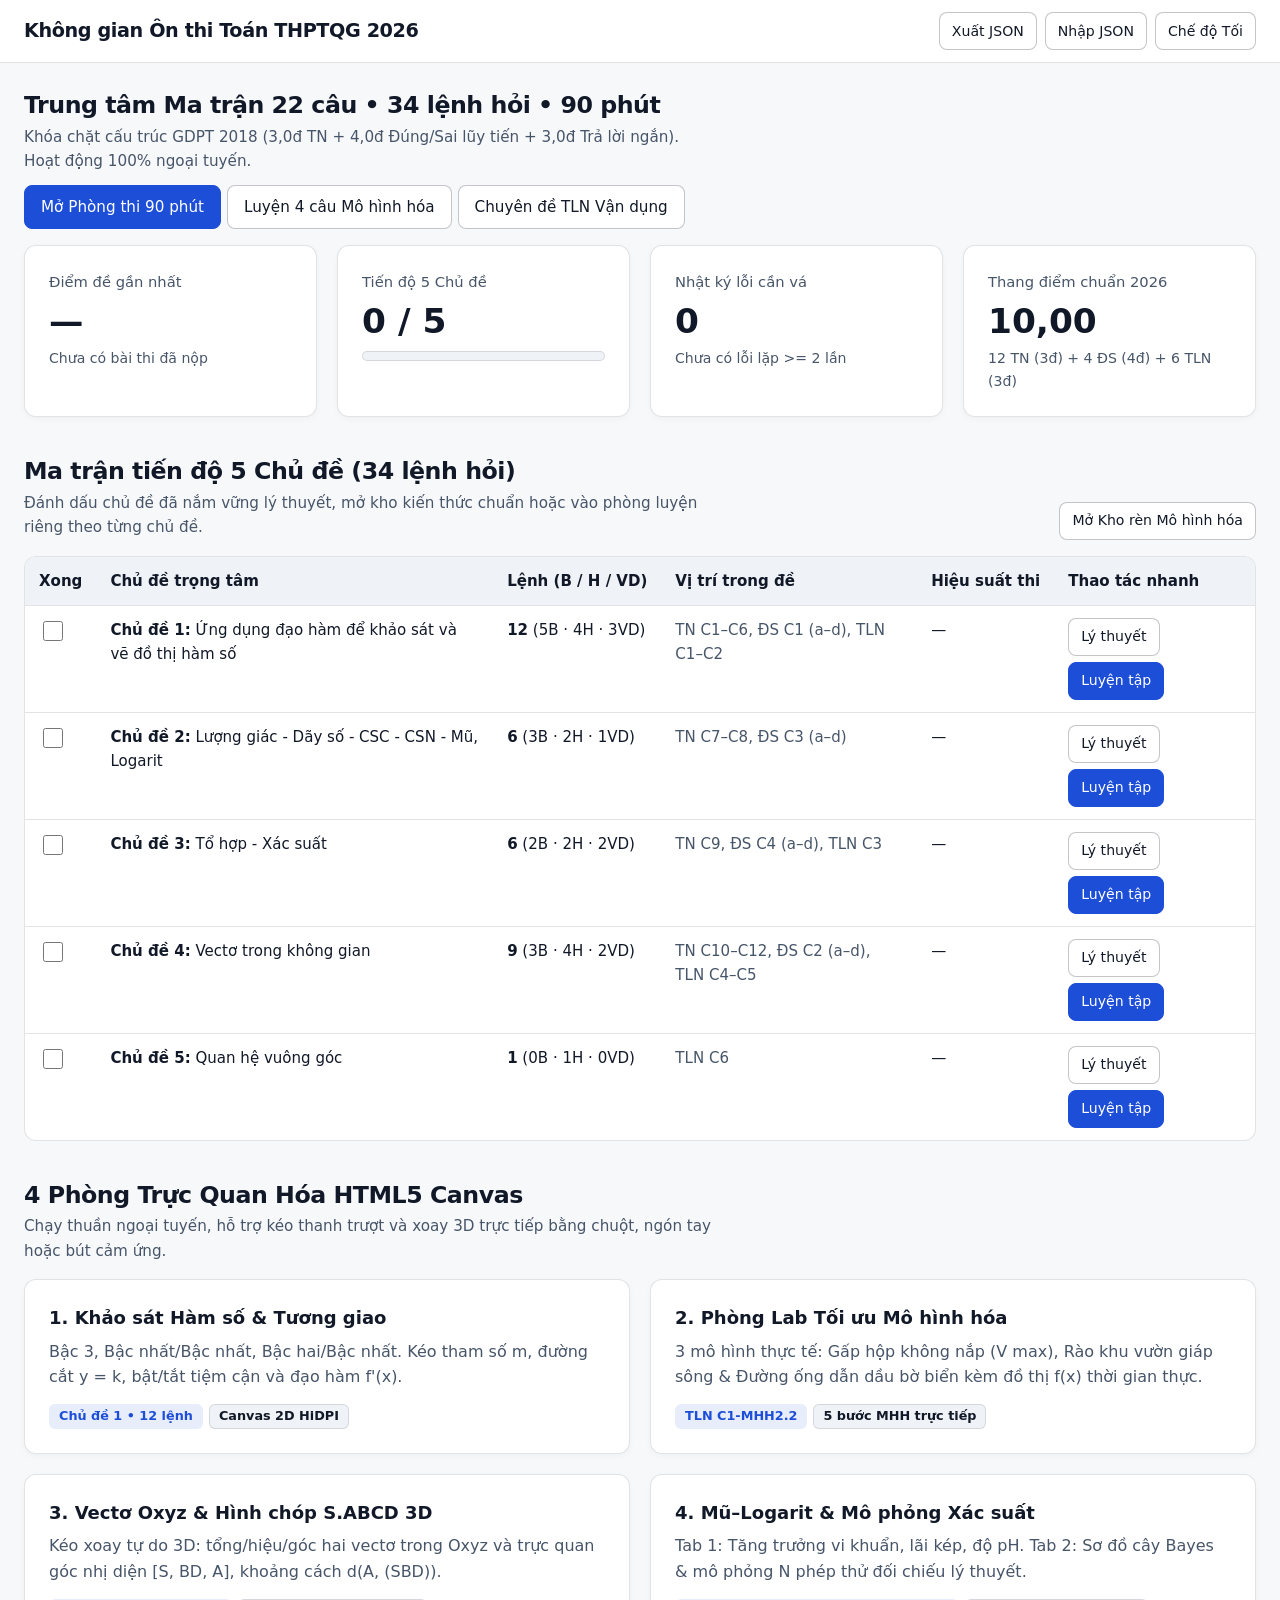
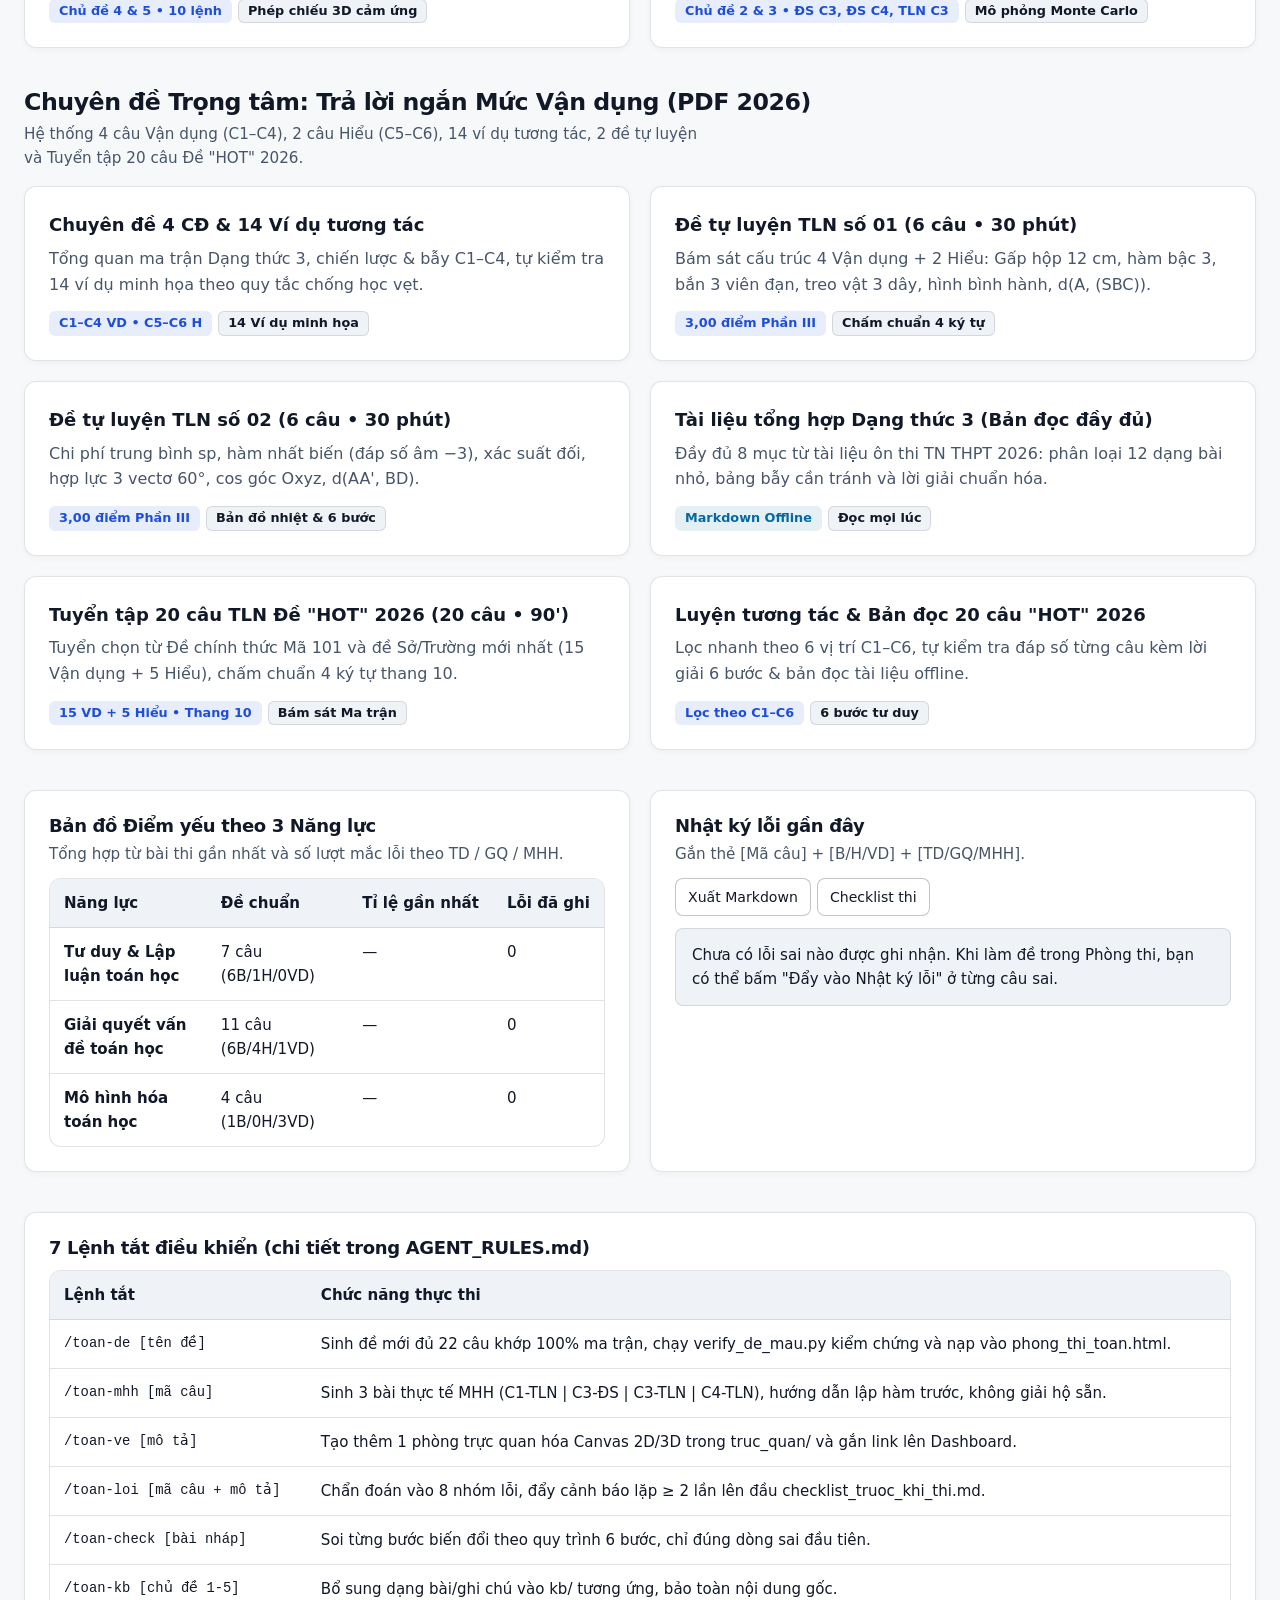
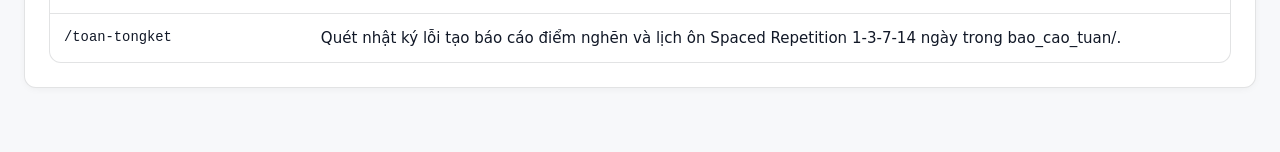
==== commit 4bad0167: "Cap nhat trang Chuyen de TLN, Dashboard va Service Worker v5 (Commit 2a)" ====
--- a/index.html
+++ b/index.html
@@ -153,7 +153,7 @@
       <div class="section-head">
         <div>
           <h2>Chuyên đề Trọng tâm: Trả lời ngắn Mức Vận dụng (PDF 2026)</h2>
-          <p>Hệ thống 4 câu Vận dụng (C1–C4), mở rộng 2 câu Hiểu (C5–C6), 14 ví dụ tương tác và 2 đề tự luyện chuẩn phiếu tô 4 ký tự.</p>
+          <p>Hệ thống 4 câu Vận dụng (C1–C4), 2 câu Hiểu (C5–C6), 14 ví dụ tương tác, 2 đề tự luyện và Tuyển tập 20 câu Đề "HOT" 2026.</p>
         </div>
       </div>
 
@@ -199,6 +199,28 @@
           <div class="tag-row">
             <span class="badge badge-info">Markdown Offline</span>
             <span class="badge">Đọc mọi lúc</span>
+          </div>
+        </a>
+
+        <a class="card card-link" href="luyen_tap/phong_thi_toan.html?mode=tln_hot20">
+          <div>
+            <div class="card-title">Tuyển tập 20 câu TLN Đề "HOT" 2026 (20 câu • 90')</div>
+            <p class="muted">Tuyển chọn từ Đề chính thức Mã 101 và đề Sở/Trường mới nhất (15 Vận dụng + 5 Hiểu), chấm chuẩn 4 ký tự thang 10.</p>
+          </div>
+          <div class="tag-row">
+            <span class="badge badge-accent">15 VD + 5 Hiểu • Thang 10</span>
+            <span class="badge">Bám sát Ma trận</span>
+          </div>
+        </a>
+
+        <a class="card card-link" href="luyen_tap/chuyen_de_tln.html?tab=hot20">
+          <div>
+            <div class="card-title">Luyện tương tác &amp; Bản đọc 20 câu "HOT" 2026</div>
+            <p class="muted">Lọc nhanh theo 6 vị trí C1–C6, tự kiểm tra đáp số từng câu kèm lời giải 6 bước &amp; bản đọc tài liệu offline.</p>
+          </div>
+          <div class="tag-row">
+            <span class="badge badge-accent">Lọc theo C1–C6</span>
+            <span class="badge">6 bước tư duy</span>
           </div>
         </a>
       </div>
@@ -411,4 +433,4 @@
     })();
   </script>
 </body>
-</html>+</html>
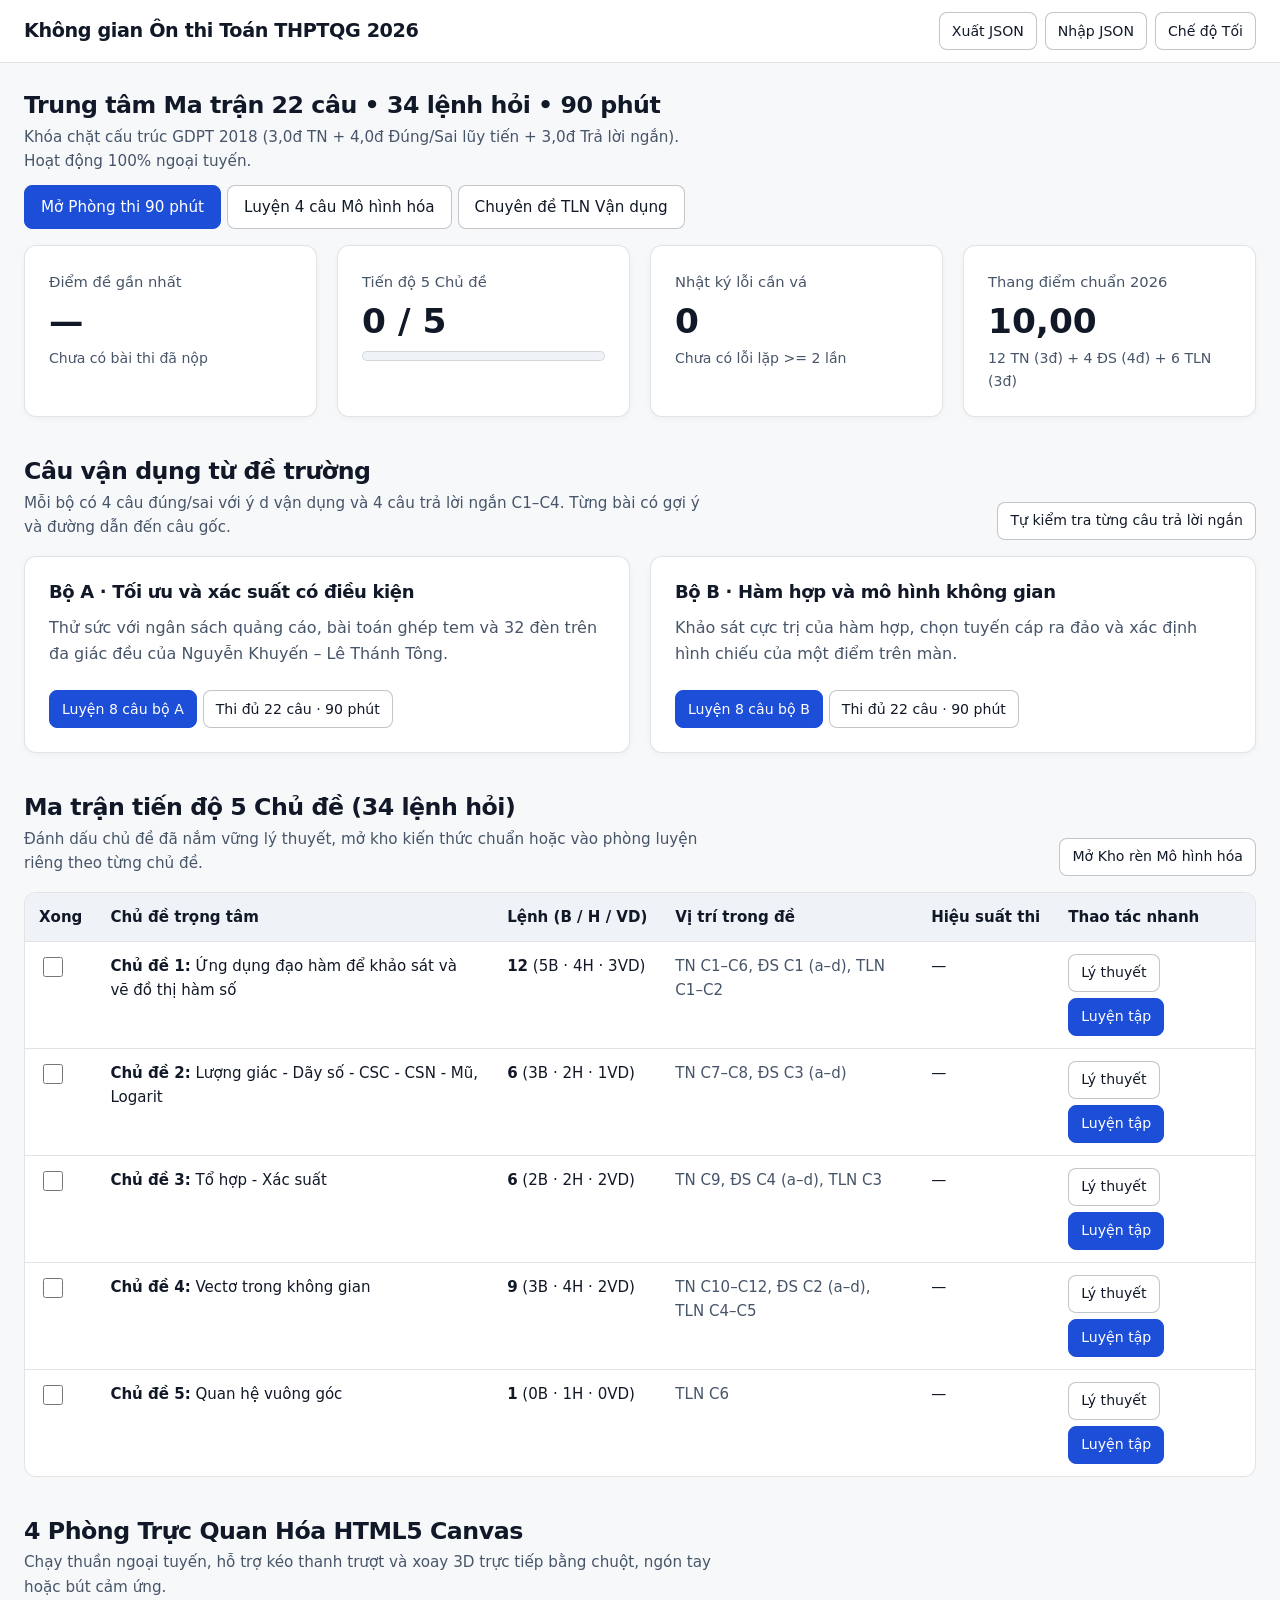
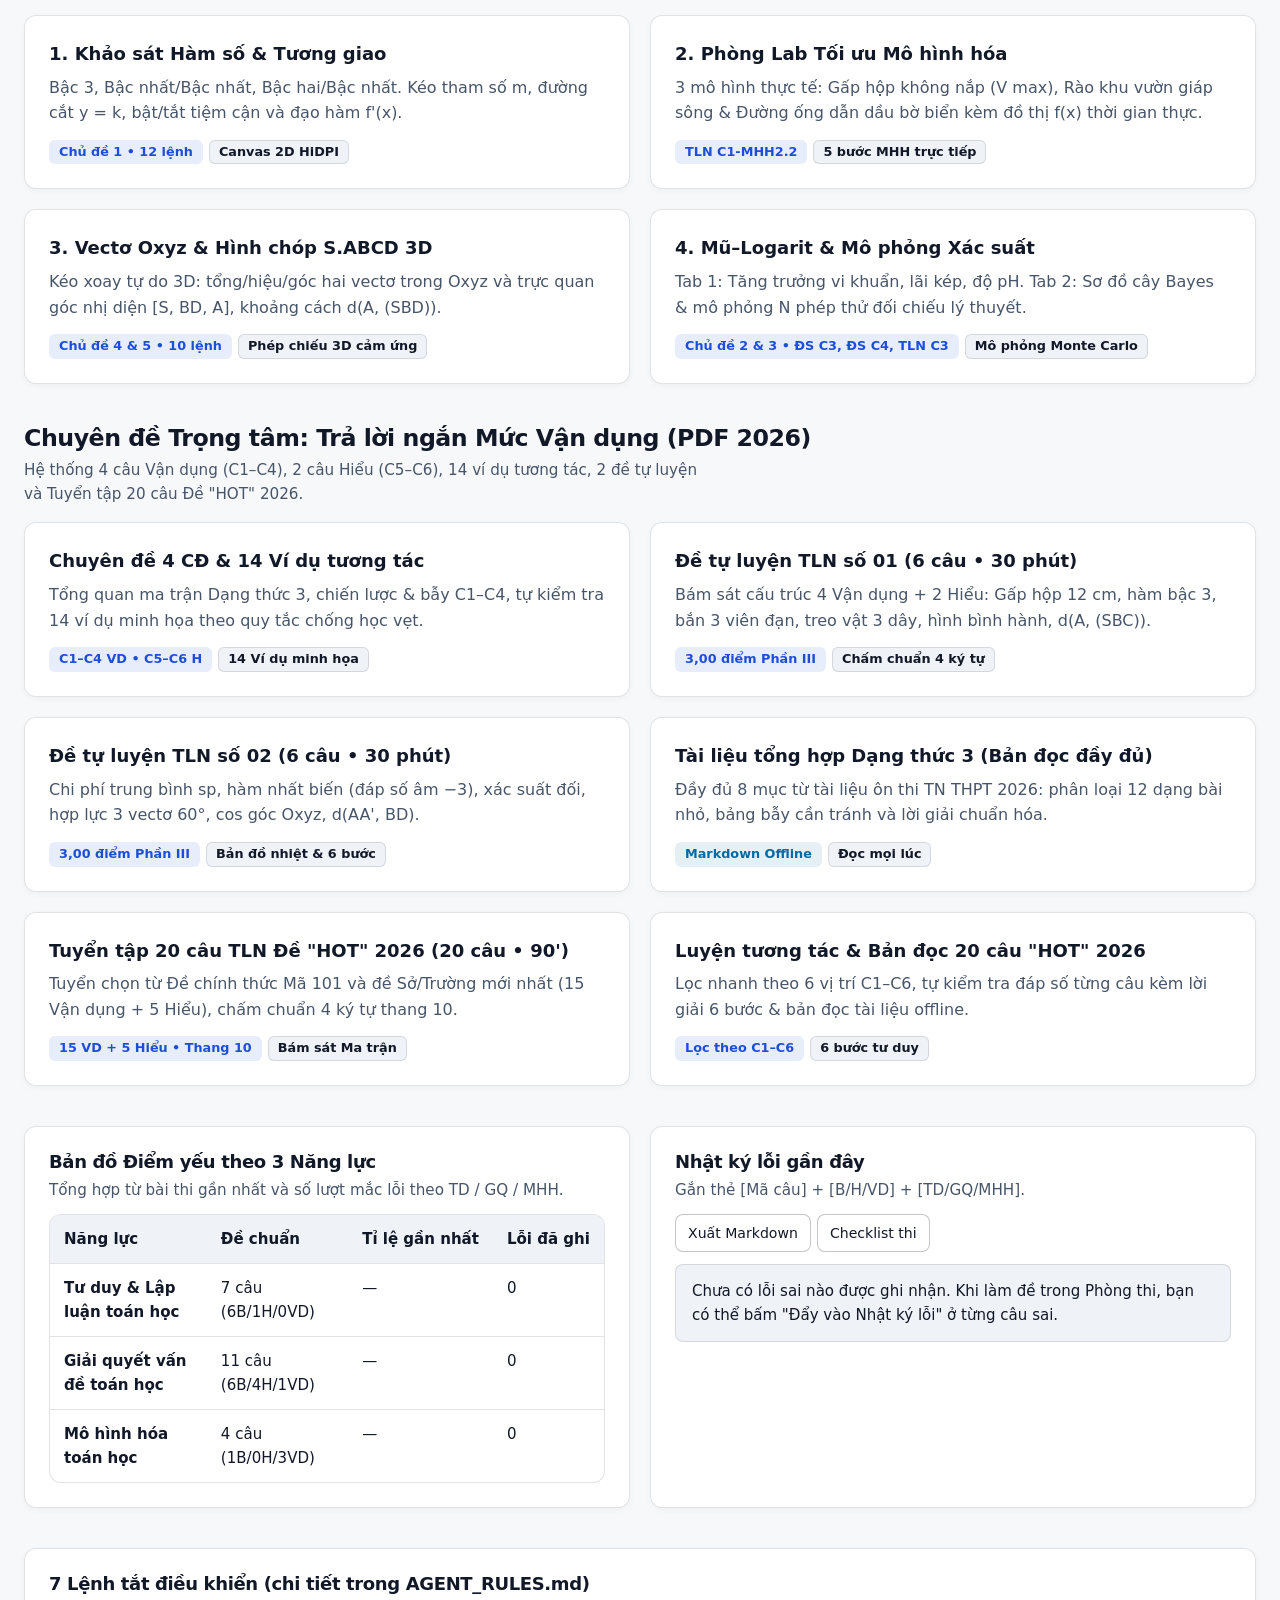
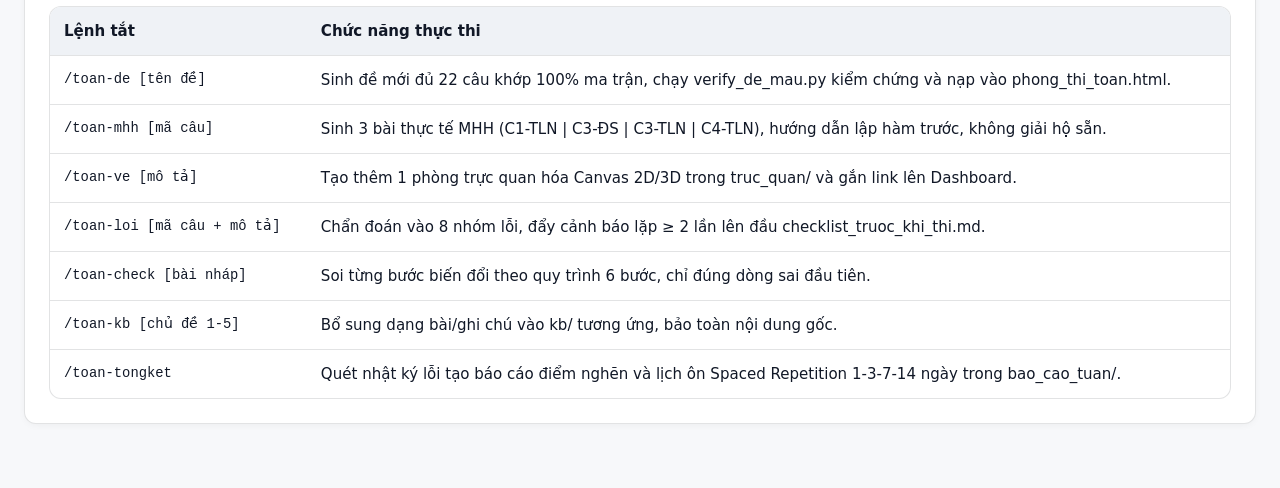
==== commit ccd08c54: "Bổ sung hai bộ câu vận dụng từ đề trường và giải thích từng ý" ====
--- a/index.html
+++ b/index.html
@@ -62,6 +62,34 @@
           <div class="stat-value">10,00</div>
           <div class="stat-sub">12 TN (3đ) + 4 ĐS (4đ) + 6 TLN (3đ)</div>
         </div>
+      </div>
+    </section>
+
+    <section class="section" aria-labelledby="schoolTitle">
+      <div class="section-head">
+        <div>
+          <h2 id="schoolTitle">Câu vận dụng từ đề trường</h2>
+          <p>Mỗi bộ có 4 câu đúng/sai với ý d vận dụng và 4 câu trả lời ngắn C1–C4. Từng bài có gợi ý và đường dẫn đến câu gốc.</p>
+        </div>
+        <a class="btn btn-sm" href="luyen_tap/chuyen_de_tln.html?tab=de_truong">Tự kiểm tra từng câu trả lời ngắn</a>
+      </div>
+      <div class="grid grid-2">
+        <article class="card school-pack">
+          <h3>Bộ A · Tối ưu và xác suất có điều kiện</h3>
+          <p>Thử sức với ngân sách quảng cáo, bài toán ghép tem và 32 đèn trên đa giác đều của Nguyễn Khuyến – Lê Thánh Tông.</p>
+          <div class="tag-row">
+            <a class="btn btn-sm btn-primary" href="luyen_tap/phong_thi_toan.html?mode=truong_a">Luyện 8 câu bộ A</a>
+            <a class="btn btn-sm" href="luyen_tap/phong_thi_toan.html?mode=full_truong_a">Thi đủ 22 câu · 90 phút</a>
+          </div>
+        </article>
+        <article class="card school-pack">
+          <h3>Bộ B · Hàm hợp và mô hình không gian</h3>
+          <p>Khảo sát cực trị của hàm hợp, chọn tuyến cáp ra đảo và xác định hình chiếu của một điểm trên màn.</p>
+          <div class="tag-row">
+            <a class="btn btn-sm btn-primary" href="luyen_tap/phong_thi_toan.html?mode=truong_b">Luyện 8 câu bộ B</a>
+            <a class="btn btn-sm" href="luyen_tap/phong_thi_toan.html?mode=full_truong_b">Thi đủ 22 câu · 90 phút</a>
+          </div>
+        </article>
       </div>
     </section>
 
--- a/assets/style.css
+++ b/assets/style.css
@@ -875,6 +875,106 @@
 
 .question-card {
   margin-bottom: 20px;
+  scroll-margin-top: 6rem;
+  overflow-wrap: anywhere;
+}
+
+.school-pack {
+  display: grid;
+  gap: 12px;
+  align-content: start;
+}
+
+.school-pack p, .question-meta {
+  color: var(--ink-muted);
+}
+
+.question-meta {
+  font-size: 0.87rem;
+}
+
+.question-name {
+  margin: 0 0 6px;
+}
+
+.source-link {
+  text-decoration: underline;
+  text-underline-offset: 0.15em;
+}
+
+.mode-controls, #modeSelect {
+  min-width: 0;
+  max-width: 100%;
+}
+
+#modeSelect {
+  width: min(100%, 36rem);
+}
+
+.study-hint {
+  margin: 12px 0;
+  padding: 10px 14px;
+  border-left: 3px solid var(--accent);
+  background: var(--surface-alt);
+  border-radius: var(--radius-sm);
+}
+
+.study-hint summary {
+  color: var(--accent);
+  font-weight: 600;
+  cursor: pointer;
+}
+
+.study-hint[open] summary {
+  margin-bottom: 8px;
+}
+
+.study-trap, .answer-key, .statement-feedback {
+  margin-top: 8px;
+}
+
+.study-trap strong, .answer-key strong {
+  margin-right: 4px;
+}
+
+.statement-feedback {
+  flex: 1 0 100%;
+  padding-top: 8px;
+  border-top: 1px solid var(--border);
+}
+
+.statement-feedback .btn {
+  display: block;
+  margin-top: 8px;
+}
+
+.answer-feedback {
+  font-size: 0.94rem;
+  font-weight: 600;
+}
+
+.feedback-ok { color: var(--ok); }
+.feedback-warn { color: var(--warn); }
+.feedback-err { color: var(--err); }
+
+.solution-actions, .review-filter {
+  display: flex;
+  flex-wrap: wrap;
+  align-items: center;
+  gap: 8px;
+}
+
+.solution-actions {
+  justify-content: space-between;
+  margin-bottom: 10px;
+}
+
+.review-filter {
+  cursor: pointer;
+}
+
+.review-filter[hidden], .question-card[hidden], .q-nav-btn[hidden] {
+  display: none;
 }
 
 .q-header {
@@ -1140,6 +1240,7 @@
   }
   .exam-sidebar {
     position: static;
+    grid-row: 1;
   }
   .canvas-box {
     height: 360px;
@@ -1163,6 +1264,12 @@
   .topbar-actions .btn {
     flex: 1 1 auto;
   }
+  .question-card {
+    scroll-margin-top: 9rem;
+  }
+  .mode-controls {
+    width: 100%;
+  }
 }
 
 @media (prefers-reduced-motion: reduce) {
@@ -1172,4 +1279,4 @@
     transition-duration: 0.01ms !important;
     scroll-behavior: auto !important;
   }
-}+}
